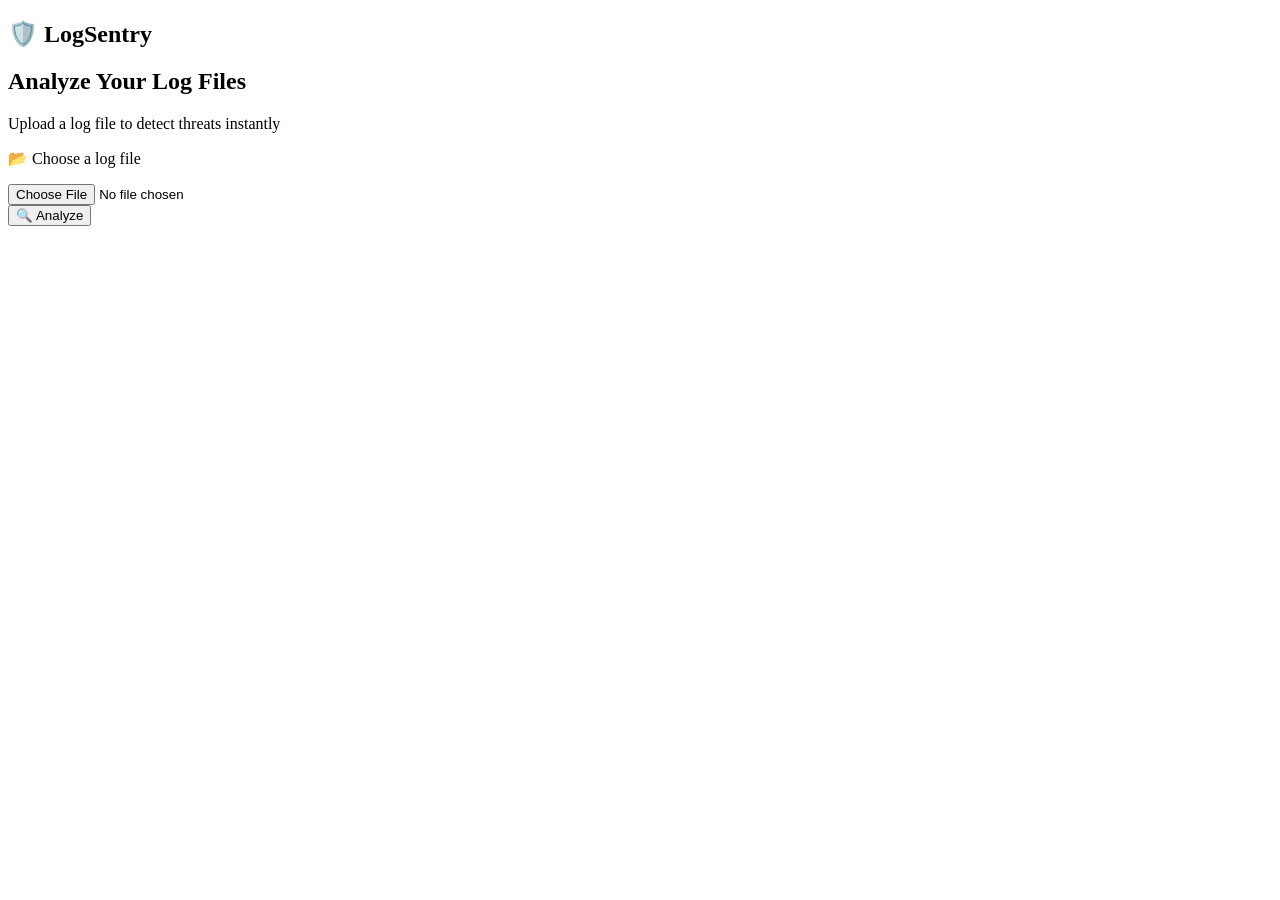
==== templates/index.html @ 18bd1e9e "Added theme on file" ====
<!DOCTYPE html>
<html lang="en">
<head>
    <meta charset="UTF-8">
    <meta name="viewport" content="width=device-width, initial-scale=1.0">
    <title>LogSentry</title>
    <link rel="stylesheet" href="{{ url_for('static', filename='style.css') }}">
</head>
<body>

    <nav>
        <h1>🛡️ LogSentry</h1>
    </nav>

    <div class="container">
        <h2>Analyze Your Log Files</h2>
        <p>Upload a log file to detect threats instantly</p>

        <form action="/analyze" method="POST" enctype="multipart/form-data">
            <div class="upload-box">
                <p>📂 Choose a log file</p>
                <input type="file" name="logfile" accept=".log,.txt">
            </div>
            <button type="submit">🔍 Analyze</button>
        </form>
    </div>

</body>
</html>
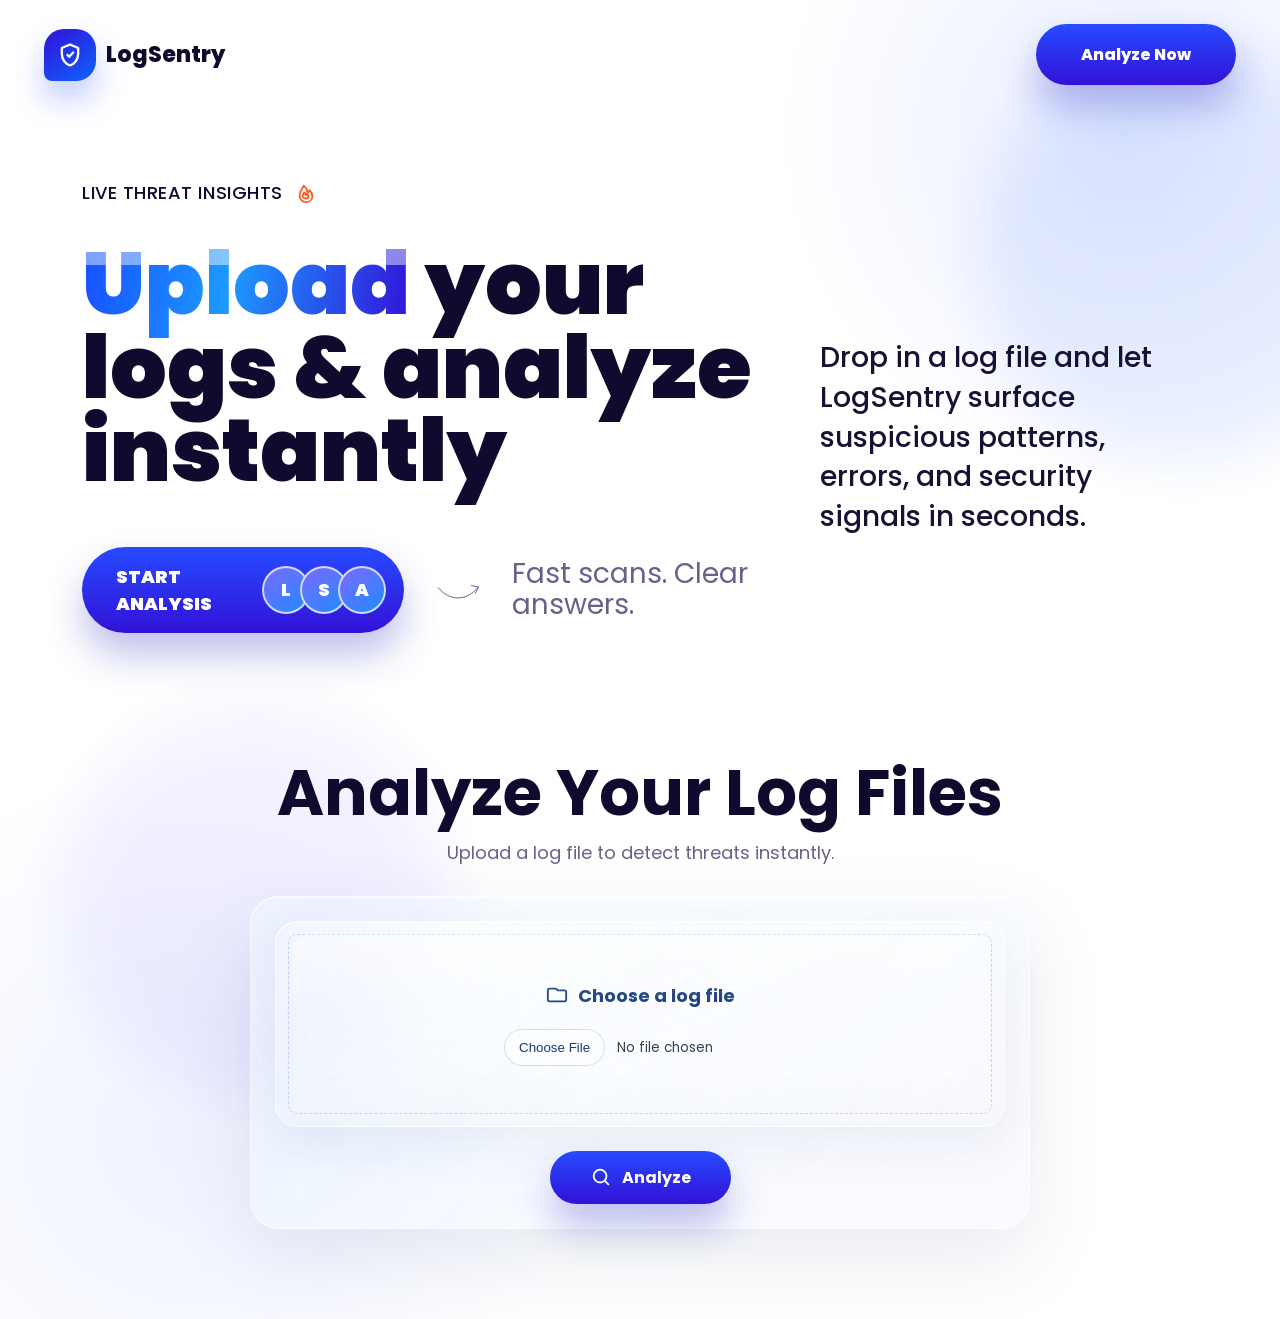
==== commit ac7fd72c: "Updated" ====
--- a/templates/index.html
+++ b/templates/index.html
@@ -4,26 +4,94 @@
     <meta charset="UTF-8">
     <meta name="viewport" content="width=device-width, initial-scale=1.0">
     <title>LogSentry</title>
-    <link rel="stylesheet" href="{{ url_for('static', filename='style.css') }}">
+    <link rel="preconnect" href="https://fonts.googleapis.com">
+    <link rel="preconnect" href="https://fonts.gstatic.com" crossorigin>
+    <link href="https://fonts.googleapis.com/css2?family=Poppins:wght@400;500;700;800;900&display=swap" rel="stylesheet">
+    <link rel="stylesheet" href="../static/style.css">
 </head>
 <body>
 
     <nav>
-        <h1>🛡️ LogSentry</h1>
+        <a class="brand" href="/">
+            <span class="brand-mark">
+                <svg class="icon brand-icon" viewBox="0 0 24 24" aria-hidden="true">
+                    <path d="M12 3l7 3v5c0 4.6-2.9 8.8-7 10-4.1-1.2-7-5.4-7-10V6l7-3z"></path>
+                    <path d="M9.8 12l1.5 1.5 3.4-3.6"></path>
+                </svg>
+            </span>
+            LogSentry
+        </a>
+
+        <div class="nav-actions">
+            <a class="contact-button" href="#analyzer">Analyze Now</a>
+        </div>
     </nav>
 
-    <div class="container">
-        <h2>Analyze Your Log Files</h2>
-        <p>Upload a log file to detect threats instantly</p>
+    <main>
+        <section class="hero">
+            <div class="hero-kicker">
+                <span>Live threat insights</span>
+                <svg class="icon flame-icon" viewBox="0 0 24 24" aria-hidden="true">
+                    <path d="M12 22c4 0 7-2.8 7-6.7 0-2.4-1.3-4.6-3.1-6.5-.4 1.7-1.3 2.7-2.5 3.2.3-3.5-1.4-6.2-4-8-1 3.4-4.4 5.8-4.4 10.6C5 18.8 8 22 12 22z"></path>
+                    <path d="M12 18c1.5 0 2.6-1 2.6-2.5 0-1-.5-1.8-1.3-2.6-.3.9-.8 1.4-1.5 1.7 0-1.3-.6-2.4-1.7-3.3-.4 1.4-1.7 2.4-1.7 4.2C8.4 17 9.8 18 12 18z"></path>
+                </svg>
+            </div>
 
-        <form action="/analyze" method="POST" enctype="multipart/form-data">
-            <div class="upload-box">
-                <p>📂 Choose a log file</p>
-                <input type="file" name="logfile" accept=".log,.txt">
+            <div class="hero-grid">
+                <div class="hero-copy">
+                    <h1><span>Upload</span> your logs & analyze instantly</h1>
+                    <div class="hero-cta-row">
+                        <a class="hero-button" href="#analyzer">
+                            Start Analysis
+                            <span class="avatar-stack" aria-hidden="true">
+                                <span>L</span>
+                                <span>S</span>
+                                <span>A</span>
+                            </span>
+                        </a>
+                        <div class="fast-note">
+                            <svg class="scribble" viewBox="0 0 130 64" aria-hidden="true">
+                                <path d="M4 27c24 29 58 28 82-1"></path>
+                                <path d="M86 26l-14-3"></path>
+                                <path d="M86 26l-6 13"></path>
+                            </svg>
+                            <p>Fast scans. Clear answers.</p>
+                        </div>
+                    </div>
+                </div>
+
+                <p class="hero-intro">
+                    Drop in a log file and let LogSentry surface suspicious patterns, errors, and security signals in seconds.
+                </p>
             </div>
-            <button type="submit">🔍 Analyze</button>
-        </form>
-    </div>
+        </section>
+
+        <section class="analyzer-section" id="analyzer">
+            <div class="section-heading">
+                <h2>Analyze Your Log Files</h2>
+                <p>Upload a log file to detect threats instantly.</p>
+            </div>
+
+            <form action="/analyze" method="POST" enctype="multipart/form-data">
+                <div class="upload-box">
+                    <p>
+                        <svg class="icon" viewBox="0 0 24 24" aria-hidden="true">
+                            <path d="M4 19h16a2 2 0 0 0 2-2V9a2 2 0 0 0-2-2h-7.2L10.8 5H4a2 2 0 0 0-2 2v10a2 2 0 0 0 2 2z"></path>
+                        </svg>
+                        Choose a log file
+                    </p>
+                    <input type="file" name="logfile" accept=".log,.txt">
+                </div>
+                <button class="analyze-button" type="submit">
+                    <svg class="icon" viewBox="0 0 24 24" aria-hidden="true">
+                        <circle cx="11" cy="11" r="7"></circle>
+                        <path d="M20 20l-3.5-3.5"></path>
+                    </svg>
+                    Analyze
+                </button>
+            </form>
+        </section>
+    </main>
 
 </body>
-</html>+</html>
--- a/static/style.css
+++ b/static/style.css
@@ -0,0 +1,472 @@
+/* Global Styles */
+* {
+    margin: 0;
+    padding: 0;
+    box-sizing: border-box;
+    font-family: "Poppins", "Inter", "Avenir Next", "Segoe UI", sans-serif;
+}
+
+body {
+    background:
+        radial-gradient(circle at 88% 10%, rgba(28, 83, 255, 0.10), transparent 22rem),
+        radial-gradient(circle at 15% 86%, rgba(49, 95, 255, 0.08), transparent 24rem),
+        #ffffff;
+    color: #100b2e;
+    min-height: 100vh;
+    overflow-x: hidden;
+    position: relative;
+}
+
+body::before,
+body::after {
+    content: "";
+    position: fixed;
+    inset: auto;
+    pointer-events: none;
+    z-index: -1;
+}
+
+body::before {
+    width: 26rem;
+    height: 26rem;
+    right: -7rem;
+    top: 3rem;
+    background: rgba(24, 76, 255, 0.08);
+    border-radius: 999px;
+    filter: blur(28px);
+    opacity: 0.9;
+}
+
+body::after {
+    width: 24rem;
+    height: 24rem;
+    left: 4rem;
+    bottom: -12rem;
+    background: rgba(62, 38, 255, 0.07);
+    border-radius: 999px;
+    filter: blur(30px);
+    opacity: 0.8;
+}
+
+/* Navbar */
+nav {
+    width: 100%;
+    padding: 24px 44px;
+    display: flex;
+    align-items: center;
+    justify-content: space-between;
+    position: relative;
+    z-index: 5;
+}
+
+.brand {
+    color: #100b2e;
+    display: flex;
+    align-items: center;
+    gap: 10px;
+    font-size: 22px;
+    font-weight: 800;
+    letter-spacing: 0;
+    text-decoration: none;
+}
+
+.brand-mark {
+    width: 52px;
+    height: 52px;
+    display: grid;
+    place-items: center;
+    color: #ffffff;
+    background: linear-gradient(145deg, #3211d8 0%, #0c64ff 100%);
+    border-radius: 20px 20px 20px 8px;
+    box-shadow: 0 18px 32px rgba(30, 72, 255, 0.28);
+}
+
+.nav-actions {
+    display: flex;
+    align-items: center;
+    gap: 20px;
+}
+
+.contact-button,
+.hero-button,
+.analyze-button {
+    color: #ffffff;
+    background: linear-gradient(180deg, #274bff 0%, #3211d8 100%);
+    text-decoration: none;
+    border: none;
+    box-shadow: 0 22px 38px rgba(42, 46, 190, 0.30);
+}
+
+.contact-button {
+    min-width: 200px;
+    padding: 18px 32px;
+    border-radius: 999px;
+    display: inline-flex;
+    justify-content: center;
+    font-weight: 800;
+}
+
+main {
+    width: min(1490px, calc(100% - 64px));
+    margin: 0 auto;
+}
+
+/* Hero */
+.hero {
+    min-height: auto;
+    padding: 70px 50px 42px;
+    display: flex;
+    flex-direction: column;
+    justify-content: center;
+}
+
+.hero-kicker {
+    color: #100b2e;
+    display: inline-flex;
+    align-items: center;
+    gap: 12px;
+    margin-bottom: 36px;
+    font-size: 18px;
+    font-weight: 500;
+    letter-spacing: 0.03em;
+    text-transform: uppercase;
+}
+
+.flame-icon {
+    color: #ff5a1f;
+    fill: rgba(255, 90, 31, 0.18);
+}
+
+.hero-grid {
+    display: grid;
+    grid-template-columns: minmax(0, 1.55fr) minmax(300px, 0.85fr);
+    gap: 48px;
+    align-items: center;
+}
+
+.hero h1 {
+    color: #100b2e;
+    max-width: 900px;
+    font-size: 5.5rem;
+    line-height: 0.95;
+    letter-spacing: 0;
+    font-weight: 900;
+}
+
+.hero h1 span {
+    color: transparent;
+    background:
+        linear-gradient(180deg, rgba(255, 255, 255, 0.45) 0 35%, transparent 35% 100%),
+        linear-gradient(100deg, #174dff 0%, #1d9aff 45%, #3211d8 100%);
+    -webkit-background-clip: text;
+    background-clip: text;
+}
+
+.hero-intro {
+    color: #171233;
+    max-width: 500px;
+    font-size: 1.75rem;
+    line-height: 1.42;
+    font-weight: 500;
+}
+
+.hero-cta-row {
+    display: flex;
+    align-items: center;
+    gap: 32px;
+    margin-top: 54px;
+}
+
+.hero-button {
+    min-width: 322px;
+    min-height: 70px;
+    padding: 16px 18px 16px 34px;
+    border-radius: 999px;
+    display: inline-flex;
+    align-items: center;
+    justify-content: space-between;
+    gap: 18px;
+    font-size: 18px;
+    font-weight: 900;
+    text-transform: uppercase;
+}
+
+.avatar-stack {
+    display: flex;
+    align-items: center;
+}
+
+.avatar-stack span {
+    width: 48px;
+    height: 48px;
+    margin-left: -10px;
+    display: grid;
+    place-items: center;
+    border: 2px solid rgba(255, 255, 255, 0.72);
+    border-radius: 50%;
+    color: #ffffff;
+    font-weight: 900;
+    background: linear-gradient(145deg, #7e69ff, #1e8bff);
+}
+
+.avatar-stack span:first-child {
+    margin-left: 0;
+}
+
+.fast-note {
+    color: #68618b;
+    display: flex;
+    align-items: center;
+    gap: 12px;
+    font-family: "Bradley Hand ITC", "Segoe Print", cursive;
+    font-size: 28px;
+    line-height: 1.1;
+}
+
+.scribble {
+    width: 90px;
+    height: 48px;
+    fill: none;
+    stroke: currentColor;
+    stroke-width: 2;
+    stroke-linecap: round;
+    stroke-linejoin: round;
+}
+
+form {
+    background:
+        linear-gradient(145deg, rgba(255, 255, 255, 0.38), rgba(255, 255, 255, 0.10)),
+        linear-gradient(145deg, rgba(125, 211, 252, 0.10), rgba(196, 181, 253, 0.08));
+    border: 1px solid rgba(255, 255, 255, 0.58);
+    border-radius: 28px;
+    padding: 24px;
+    box-shadow:
+        inset 0 1px 0 rgba(255, 255, 255, 0.72),
+        inset 0 -22px 48px rgba(255, 255, 255, 0.12),
+        0 30px 80px rgba(30, 56, 112, 0.10);
+    backdrop-filter: blur(34px) saturate(1.6);
+    -webkit-backdrop-filter: blur(34px) saturate(1.6);
+}
+
+/* Analyzer */
+.analyzer-section {
+    max-width: 780px;
+    margin: 0 auto 90px;
+    padding: 86px 0 0;
+    text-align: center;
+}
+
+.section-heading h2 {
+    color: #100b2e;
+    font-size: 4rem;
+    line-height: 1;
+    letter-spacing: 0;
+    margin-bottom: 14px;
+}
+
+.section-heading p {
+    color: #68618b;
+    margin-bottom: 30px;
+    font-size: 18px;
+}
+
+/* Upload Box */
+.upload-box {
+    background:
+        linear-gradient(160deg, rgba(255, 255, 255, 0.42), rgba(255, 255, 255, 0.12)),
+        radial-gradient(circle at 24% 12%, rgba(255, 255, 255, 0.46), transparent 9rem);
+    border: 1px solid rgba(255, 255, 255, 0.62);
+    outline: 1px dashed rgba(37, 99, 235, 0.24);
+    outline-offset: -14px;
+    border-radius: 22px;
+    padding: 60px 40px;
+    margin-bottom: 24px;
+    cursor: pointer;
+    transition: 0.3s;
+    box-shadow:
+        inset 0 1px 0 rgba(255, 255, 255, 0.78),
+        inset 0 -18px 44px rgba(148, 163, 184, 0.06),
+        0 18px 48px rgba(44, 71, 130, 0.08);
+    position: relative;
+    overflow: hidden;
+}
+
+.upload-box::before {
+    content: "";
+    position: absolute;
+    inset: 12px 16px auto 16px;
+    height: 38%;
+    background: linear-gradient(180deg, rgba(255, 255, 255, 0.34), transparent);
+    border-radius: 18px;
+    pointer-events: none;
+}
+
+.upload-box:hover {
+    outline-color: rgba(124, 58, 237, 0.44);
+    transform: translateY(-3px);
+    box-shadow:
+        inset 0 1px 0 rgba(255, 255, 255, 0.82),
+        inset 0 -18px 44px rgba(148, 163, 184, 0.06),
+        0 24px 62px rgba(67, 56, 202, 0.12);
+}
+
+.upload-box p {
+    font-size: 18px;
+    color: #173b78;
+    margin-bottom: 20px;
+    display: flex;
+    align-items: center;
+    justify-content: center;
+    gap: 10px;
+    font-weight: 700;
+}
+
+.upload-box input {
+    color: #344054;
+    max-width: 100%;
+    position: relative;
+    z-index: 1;
+}
+
+.upload-box input::file-selector-button {
+    background: rgba(255, 255, 255, 0.36);
+    color: #173b78;
+    border: 1px solid rgba(37, 99, 235, 0.20);
+    border-radius: 999px;
+    padding: 10px 14px;
+    margin-right: 12px;
+    cursor: pointer;
+    box-shadow: inset 0 1px 0 rgba(255, 255, 255, 0.95);
+}
+
+/* Analyze Button */
+button {
+    border: 1px solid rgba(255, 255, 255, 0.60);
+    padding: 14px 40px;
+    font-size: 16px;
+    font-weight: bold;
+    border-radius: 999px;
+    cursor: pointer;
+    transition: 0.3s;
+    display: inline-flex;
+    align-items: center;
+    justify-content: center;
+    gap: 10px;
+    box-shadow:
+        inset 0 1px 0 rgba(255, 255, 255, 0.48),
+        inset 0 -12px 22px rgba(40, 27, 125, 0.12),
+        0 16px 36px rgba(79, 70, 229, 0.22);
+    backdrop-filter: blur(20px) saturate(1.5);
+    -webkit-backdrop-filter: blur(20px) saturate(1.5);
+}
+
+button:hover {
+    transform: translateY(-2px);
+    box-shadow:
+        inset 0 1px 0 rgba(255, 255, 255, 0.58),
+        inset 0 -12px 22px rgba(40, 27, 125, 0.12),
+        0 22px 44px rgba(79, 70, 229, 0.30);
+}
+
+.icon {
+    width: 22px;
+    height: 22px;
+    flex: 0 0 auto;
+    fill: none;
+    stroke: currentColor;
+    stroke-width: 2;
+    stroke-linecap: round;
+    stroke-linejoin: round;
+}
+
+.brand-icon {
+    width: 28px;
+    height: 28px;
+}
+
+@media (max-width: 980px) {
+    main {
+        width: min(100% - 36px, 760px);
+    }
+
+    .hero {
+        min-height: auto;
+        padding: 72px 0 48px;
+    }
+
+    .hero-grid {
+        grid-template-columns: 1fr;
+        gap: 34px;
+    }
+
+    .hero-cta-row {
+        align-items: flex-start;
+        flex-direction: column;
+        margin-top: 52px;
+    }
+
+    .hero h1 {
+        font-size: 5rem;
+    }
+
+    .hero-intro {
+        font-size: 1.45rem;
+    }
+
+    .section-heading h2 {
+        font-size: 3.25rem;
+    }
+}
+
+@media (max-width: 640px) {
+    nav {
+        padding: 18px;
+    }
+
+    .brand {
+        font-size: 19px;
+    }
+
+    .brand-mark {
+        width: 44px;
+        height: 44px;
+    }
+
+    .contact-button {
+        display: none;
+    }
+
+    .hero-kicker {
+        margin-bottom: 34px;
+        font-size: 14px;
+    }
+
+    .hero h1 {
+        font-size: 3.55rem;
+    }
+
+    .hero-intro {
+        font-size: 1.25rem;
+    }
+
+    .section-heading h2 {
+        font-size: 2.7rem;
+    }
+
+    .hero-button {
+        min-width: 100%;
+    }
+
+    .fast-note {
+        font-size: 23px;
+    }
+
+    form {
+        padding: 16px;
+        border-radius: 24px;
+    }
+
+    .upload-box {
+        padding: 48px 22px;
+    }
+}
